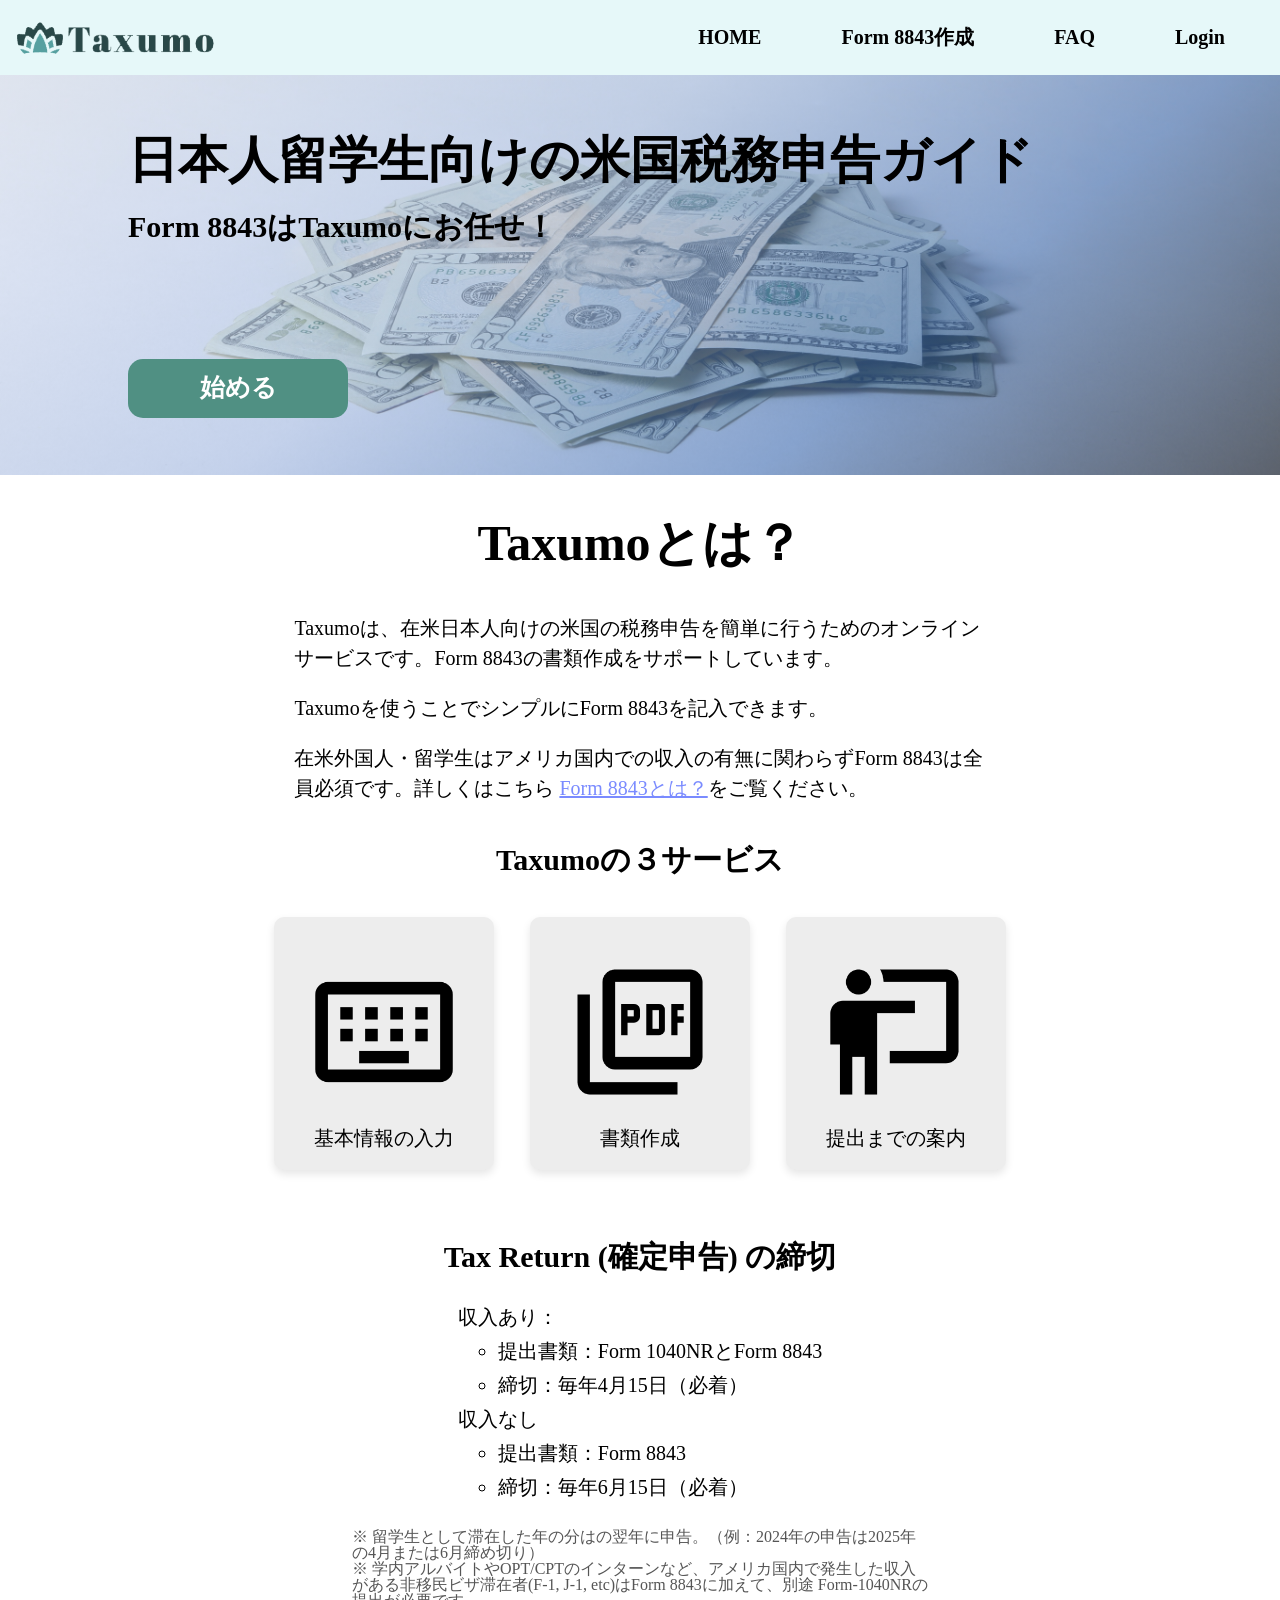
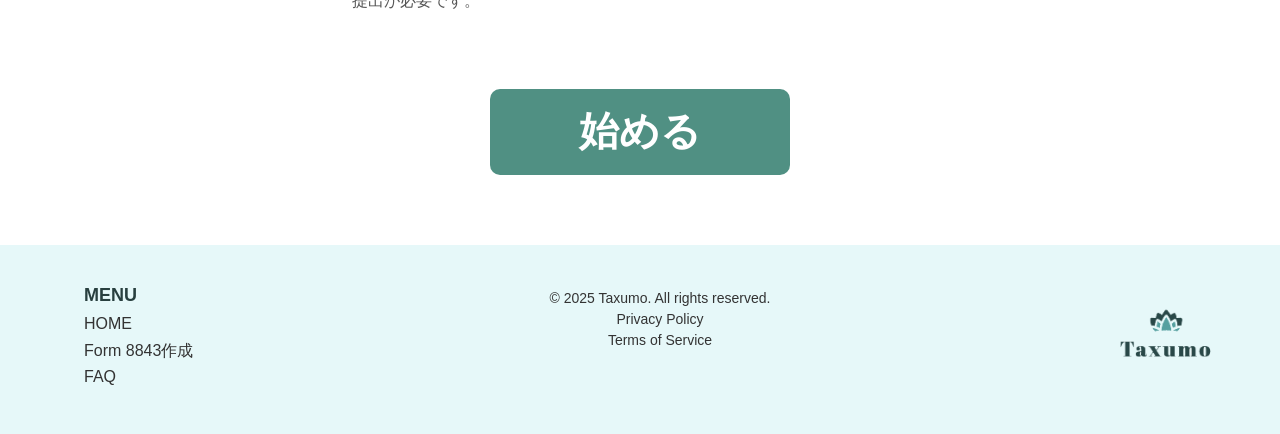
==== frontend/index.html @ 04d993a5 "bug_fixed_link" ====
<!DOCTYPE html>
<html lang="ja">

<head>
    <meta charset="UTF-8">
    <meta name="viewport" content="width=device-width,initial-scale=1">
    <title>Taxumo - Home</title>
    <link rel="stylesheet" href="./css/destyle.css">
    <link rel="stylesheet" href="./css/home.css">
    <!-- <link rel="preconnect" href="https://fonts.googleapis.com">
    <link rel="preconnect" href="https://fonts.gstatic.com" crossorigin>
    <link href="https://fonts.googleapis.com/css2?family=Sawarabi+Gothic&display=swap" rel="stylesheet"> -->
    <link rel="icon" href="./image/logo/taxumo-mark.png" type="image/png">
</head>

<body>
    <header>
        <nav class="menu">
            <a href="#" id="top-left-logo">
                <img src="./image/logo/taxumo-mark.png" alt="icon" width="50" height=auto>
                <h1><img src="./image/logo/taxumo-letter.png" alt="icon" width="150" height=auto></h1>
                </h1>
            </a>

            <!-- hamburger menu -->
            <div class="hamburger-menu" onclick="toggleMenu(this)">
                <div class="hamburger-line"></div>
                <div class="hamburger-line"></div>
                <div class="hamburger-line"></div>
            </div>

            <ul id="menu-list">
                <li><a href="#">HOME</a></li>
                <li><a href="#">Form 8843作成</a></li>
                <li><a href="#">FAQ</a></li>
                <!-- Switch JPN EN -->
                <!-- <li><a href="#"></a></li>
            <li><a href="#"></a></li> -->
                <li><a href="#">Login</a></li>
            </ul>
        </nav>
    </header>
    <!-- メニューを全表示かアイコンのみか判別するJS -->
    <script>
        function toggleMenu(element) {
            element.classList.toggle("active");
        }
    </script>

    <main>
        <!-- トップ -->
        <section class="top">
            <div class="top-title">
                <h1>日本人留学生向けの米国税務申告ガイド</h1>
                <h2>Form 8843はTaxumoにお任せ！</h2>
            </div>
            <h3><a href="html/part1.html">始める</a></h3>
        </section>
        <!-- サービス概要 -->
        <section class="intro-service">
            <h1>Taxumoとは？</h1>
            <p>Taxumoは、在米日本人向けの米国の税務申告を簡単に行うためのオンラインサービスです。Form 8843の書類作成をサポートしています。</p>
            <p>Taxumoを使うことでシンプルにForm 8843を記入できます。</p>
            <p>在米外国人・留学生はアメリカ国内での収入の有無に関わらずForm 8843は全員必須です。詳しくはこちら
                <a href="#"><span>Form 8843とは？</span></a>をご覧ください。
            </p>


            <!-- サービス内容３点 -->
            <h2>Taxumoの３サービス</h2>
            <div class="intro-service-content">
                <div class="intro-service-content-item">
                    <p><img src="./image/logo/keyboard.png" alt="image"></p>
                    <h3>基本情報の入力</h2>
                </div>
                <div class="intro-service-content-item">
                    <p><img src="./image/logo/pdf.png" alt="image"></p>
                    <h3>書類作成</h2>
                </div>
                <div class="intro-service-content-item">
                    <p><img src="./image/logo/teach.png" alt="image"></p>
                    <h3>提出までの案内</h2>
                </div>
            </div>  

        </section>

        <div class="deadline">
            <h2>Tax Return (確定申告) の締切</h2>
            <ul>
                <li>収入あり：
                    <ol>
                        <li>提出書類：Form 1040NRとForm 8843</li>
                        <li>締切：毎年4月15日（必着）</li>
                    </ol>
                <li>収入なし</li>
                <ol>
                    <li>提出書類：Form 8843</li>
                    <li>締切：毎年6月15日（必着）</li>
                </ol>
            </ul>
            <div class="annotation">
                <p>※ 留学生として滞在した年の分はの翌年に申告。（例：2024年の申告は2025年の4月または6月締め切り）</p>
                <p>※ 学内アルバイトやOPT/CPTのインターンなど、アメリカ国内で発生した収入がある非移民ビザ滞在者(F-1, J-1, etc)はForm 8843に加えて、別途
                    Form-1040NRの提出が必要です。</p>
            </div>
        </div>


        <!-- Form作成開始ボタン -->
        <h3 id="start"><a href="html/part1.html">始める</a></h3>

    </main>

    <footer>
        <div class="footer-menu">
            <h2>MENU</h2>
            <ul>
                <li><a href="#">HOME</a></li>
                <li><a href="#">Form 8843作成</a></li>
                <li><a href="#">FAQ</a></li>
            </ul>
        </div>
        <div class="footer-content">
            <p>© 2025 Taxumo. All rights reserved.</p>
            <p>Privacy Policy</p>
            <p>Terms of Service</p>
        </div>
        <div class="footer-logo">
            <img src="./image/logo/taxumo-logo.png" alt="icon">
        </div>
    </footer>
</body>

</html>
---- frontend/css/destyle.css ----
/*! destyle.css v4.0.1 | MIT License | https://github.com/nicolas-cusan/destyle.css */

/* Reset box-model and set borders */
/* ============================================ */

*,
::before,
::after {
  box-sizing: border-box;
  border-style: solid;
  border-width: 0;
  min-width: 0;
}

/* Document */
/* ============================================ */

/**
 * 1. Correct the line height in all browsers.
 * 2. Prevent adjustments of font size after orientation changes in iOS.
 * 3. Remove gray overlay on links for iOS.
 */

html {
  line-height: 1.15; /* 1 */
  -webkit-text-size-adjust: 100%; /* 2 */
  -webkit-tap-highlight-color: transparent; /* 3*/
}

/* Sections */
/* ============================================ */

/**
 * Remove the margin in all browsers.
 */

body {
  margin: 0;
}

/**
 * Render the `main` element consistently in IE.
 */

main {
  display: block;
}

/* Vertical rhythm */
/* ============================================ */

p,
table,
blockquote,
address,
pre,
iframe,
form,
figure,
dl {
  margin: 0;
}

/* Headings */
/* ============================================ */

h1,
h2,
h3,
h4,
h5,
h6 {
  font-size: inherit;
  font-weight: inherit;
  margin: 0;
}

/* Lists (enumeration) */
/* ============================================ */

ul,
ol {
  margin: 0;
  padding: 0;
  list-style: none;
}

/* Lists (definition) */
/* ============================================ */

dt {
  font-weight: bold;
}

dd {
  margin-left: 0;
}

/* Grouping content */
/* ============================================ */

/**
 * 1. Add the correct box sizing in Firefox.
 * 2. Show the overflow in Edge and IE.
 */

hr {
  box-sizing: content-box; /* 1 */
  height: 0; /* 1 */
  overflow: visible; /* 2 */
  border-top-width: 1px;
  margin: 0;
  clear: both;
  color: inherit;
}

/**
 * 1. Correct the inheritance and scaling of font size in all browsers.
 * 2. Correct the odd `em` font sizing in all browsers.
 */

pre {
  font-family: monospace, monospace; /* 1 */
  font-size: inherit; /* 2 */
}

address {
  font-style: inherit;
}

/* Text-level semantics */
/* ============================================ */

/**
 * Remove the gray background on active links in IE 10.
 */

a {
  background-color: transparent;
  text-decoration: none;
  color: inherit;
}

/**
 * 1. Remove the bottom border in Chrome 57-
 * 2. Add the correct text decoration in Chrome, Edge, IE, Opera, and Safari.
 */

abbr[title] {
  text-decoration: underline dotted; /* 2 */
}

/**
 * Add the correct font weight in Chrome, Edge, and Safari.
 */

b,
strong {
  font-weight: bolder;
}

/**
 * 1. Correct the inheritance and scaling of font size in all browsers.
 * 2. Correct the odd `em` font sizing in all browsers.
 */

code,
kbd,
samp {
  font-family: monospace, monospace; /* 1 */
  font-size: inherit; /* 2 */
}

/**
 * Add the correct font size in all browsers.
 */

small {
  font-size: 80%;
}

/**
 * Prevent `sub` and `sup` elements from affecting the line height in
 * all browsers.
 */

sub,
sup {
  font-size: 75%;
  line-height: 0;
  position: relative;
  vertical-align: baseline;
}

sub {
  bottom: -0.25em;
}

sup {
  top: -0.5em;
}

/* Replaced content */
/* ============================================ */

/**
 * Prevent vertical alignment issues.
 */

svg,
img,
embed,
object,
iframe {
  vertical-align: bottom;
}

/* Forms */
/* ============================================ */

/**
 * Reset form fields to make them styleable.
 * 1. Make form elements stylable across systems iOS especially.
 * 2. Inherit text-transform from parent.
 */

button,
input,
optgroup,
select,
textarea {
  -webkit-appearance: none; /* 1 */
  appearance: none;
  vertical-align: middle;
  color: inherit;
  font: inherit;
  background: transparent;
  padding: 0;
  margin: 0;
  border-radius: 0;
  text-align: inherit;
  text-transform: inherit; /* 2 */
}

/**
 * Correct cursors for clickable elements.
 */

button,
[type="button"],
[type="reset"],
[type="submit"] {
  cursor: pointer;
}

button:disabled,
[type="button"]:disabled,
[type="reset"]:disabled,
[type="submit"]:disabled {
  cursor: default;
}

/**
 * Improve outlines for Firefox and unify style with input elements & buttons.
 */

:-moz-focusring {
  outline: auto;
}

select:disabled {
  opacity: inherit;
}

/**
 * Remove padding
 */

option {
  padding: 0;
}

/**
 * Reset to invisible
 */

fieldset {
  margin: 0;
  padding: 0;
  min-width: 0;
}

legend {
  padding: 0;
}

/**
 * Add the correct vertical alignment in Chrome, Firefox, and Opera.
 */

progress {
  vertical-align: baseline;
}

/**
 * Remove the default vertical scrollbar in IE 10+.
 */

textarea {
  overflow: auto;
}

/**
 * Correct the cursor style of increment and decrement buttons in Chrome.
 */

[type="number"]::-webkit-inner-spin-button,
[type="number"]::-webkit-outer-spin-button {
  height: auto;
}

/**
 * Correct the outline style in Safari.
 */

[type="search"] {
  outline-offset: -2px; /* 1 */
}

/**
 * Remove the inner padding in Chrome and Safari on macOS.
 */

[type="search"]::-webkit-search-decoration {
  -webkit-appearance: none;
}

/**
 * 1. Correct the inability to style clickable types in iOS and Safari.
 * 2. Fix font inheritance.
 */

::-webkit-file-upload-button {
  -webkit-appearance: button; /* 1 */
  font: inherit; /* 2 */
}

/**
 * Fix appearance for Firefox
 */
[type="number"] {
  -moz-appearance: textfield;
}

/**
 * Clickable labels
 */

label[for] {
  cursor: pointer;
}

/* Interactive */
/* ============================================ */

/*
 * Add the correct display in Edge, IE 10+, and Firefox.
 */

details {
  display: block;
}

/*
 * Add the correct display in all browsers.
 */

summary {
  display: list-item;
}

/*
 * Remove outline for editable content.
 */

[contenteditable]:focus {
  outline: auto;
}

/* Tables */
/* ============================================ */

/**
1. Correct table border color inheritance in all Chrome and Safari.
*/

table {
  border-color: inherit; /* 1 */
  border-collapse: collapse;
}

caption {
  text-align: left;
}

td,
th {
  vertical-align: top;
  padding: 0;
}

th {
  text-align: left;
  font-weight: bold;
}
---- frontend/css/home.css ----
@charset "utf-8";

body {
    margin: 0;
    padding: 0;
}

/* .sawarabi-gothic-regular {
    font-family: "Sawarabi Gothic", sans-serif;
    font-weight: 400;
    font-style: normal;
} */

/*　ヘッダー */
.menu {
    background: #E6F8F9;
    display: flex;
    position: fixed;
    top: 0;
    left: 0;
    width: 100%;
    align-items: center;
    height: 75px;
    z-index: 999;
    padding: 0 15px;
}

.menu #top-left-logo {
    display: flex;
    align-items: center;
    justify-content: left;
}

.menu #top-left-logo h1 {
    font-size: 30px;
    font-weight: bold;
    color: #000000;
    margin: 0;
    padding: 0;
}

.menu ul {
    list-style-type: none;
    display: flex;
    justify-content: flex-end;
    width: 70%;
    margin: 0 0 0 auto;

    font-size: 20px;
    font-weight: bold;
    align-items: center;
    transition: transform 0.3s ease-in-out;
}

.menu li {
    color: black;
    text-decoration: none;
    display: inline-block;
    position: relative;
    transition: 0.3s;
}

.menu li a {
    display: flex;
    align-items: center;
    text-decoration: none;
    color: inherit;
    padding: 0 40px;
    height: 75px;
}

.menu li a:hover {
    background: #f3fcfc;
    /* ← ホバーで白背景 */
    color: #3d4246;
}

/* PC Main */
main {
    margin-top: 75px;
    /* ヘッダーの高さ分だけ下にずらす */
}

main .top {
    background: rgba(255, 255, 255, 0.5);

    /* background image */
    background-image: linear-gradient(140deg,
            #d9e5f877,
            #a0beef77 40%,
            #4478c788 70%,
            #04102488),
        url("../image/home-img.jpg");
    background-size: cover;
    background-position: center;
    background-repeat: no-repeat;
    height: 400px;

    display: flex;
    flex-direction: column;
    justify-content: space-around;
}

main .top .top-title {
    display: flex;
    flex-direction: column;
    justify-content: space-evenly;
}

main .top h1 {
    font-size: 50px;
    font-weight: bold;
    color: #000000;
    margin: 0 10vw;
    margin-bottom: 20px;
}

main .top h2 {
    font-size: 30px;
    font-weight: bold;
    color: #000000;
    margin: 0 10vw;
}

main .top h3 {
    background: rgb(80, 144, 131);
    border-radius: 15px;
    width: 220px;

    font-size: 25px;
    font-weight: bold;
    color: #ffffff;
    text-align: center;
    margin: 0 10vw;
    padding: 15px;
}

main .top h3:hover {
    background: rgb(107, 179, 164);
    box-shadow: 0 4px 8px rgb(0 0 0 / 0.1);
    transition: 0.3s;
}

main .intro-service {
    /* background: #e4cbee; */
    width: 60vw;
    margin: 0 auto;
}

main .intro-service h1 {
    font-size: 50px;
    font-weight: bold;
    color: #000000;
    margin: 40px auto;
    text-align: center;
}

main .intro-service p {
    font-size: 20px;
    color: #000000;
    margin: 20px 5%;
    line-height: 1.5
}

main .intro-service h2 {
    font-size: 30px;
    font-weight: bold;
    color: #000000;
    margin: 40px auto 20px;
    text-align: center;
}

main .intro-service span {
    color: #7a8bff;
    text-decoration: underline;
}

/* サービス詳細 */
main .intro-service .intro-service-content {
    /* background: #b1fedb; */
    display: flex;
    justify-content: space-around;
    align-items: center;
    flex-wrap: wrap;
}

main .intro-service .intro-service-content-item {
    width: 220px;
    margin: 20px 3px;
    padding: 20px;
    background: #ededed;
    border-radius: 10px;
    box-shadow: 0 4px 8px rgb(0 0 0 / 0.1);
}

main .intro-service .intro-service-content-item p {
    text-align: center;
}

main .intro-service .intro-service-content-item img {
    width: 150px;
    height: auto
}

main .intro-service .intro-service-content-item h3 {
    font-size: 20px;
    text-align: center;
}

/* 締め切り解説 */
main .deadline {
    display: flex;
    flex-direction: column;
    justify-content: center;
    align-items: center;
    margin: 20px 0;
    padding: 10px 0;
}

main .deadline h2 {
    font-size: 30px;
    font-weight: bold;
    color: #000000;
    margin: 20px;
    text-align: center;
}

main .deadline ul {
    list-style: none;
    padding: 0;
    margin: 0 7.5%;
    align-items: center;
}

main .deadline ul li {
    font-size: 20px;
    color: #000000;
    margin: 10px 0;
    line-height: 1.2;
}

main .deadline ol {
    list-style: circle;
    padding-left: 40px;

}

main .deadline .annotation {
    margin: 20px 0;
    width: 50%
}

main .deadline p {
    font-size: 16px;
    color: #555555;
    text-decoration: none;
    line-height: 1;
    padding: 0 5%;
}

/* 開始ボタン */
main #start {
    display: flex;
    justify-content: center;
    margin: 50px auto 70px;
}

main #start a {
    background: rgb(80, 144, 131);
    border-radius: 10px;
    width: 300px;

    font-size: 40px;
    font-weight: bold;
    color: #ffffff;
    text-align: center;
    padding: 20px;
}

main #start a:hover {
    background: rgb(107, 179, 164);
    box-shadow: 0 4px 8px rgb(0 0 0 / 0.2);
    transition: 0.3s;
}

/* フッター */
footer {
    background-color: #E6F8F9;
    padding: 40px 5vw;
    display: flex;

    flex-wrap: wrap;
    justify-content: space-between;
    align-items: flex-start;
    font-family: sans-serif;
    color: #333;
}

.footer-menu {
    flex: 1 1 100px;
    margin: 0 20px;
}

.footer-menu h2 {
    font-size: 18px;
    font-weight: bold;
    margin-bottom: 10px;
    color: #283F3F;
}

.footer-menu ul {
    list-style: none;
    padding: 0;
}

.footer-menu li {
    margin-bottom: 8px;
}

.footer-menu a {
    color: #333;
    text-decoration: none;
}

.footer-menu a:hover {
    text-decoration: underline;
}

.footer-content {
    flex: 2 1 300px;
    text-align: center;
    font-size: 14px;
    margin-bottom: 20px;
}

.footer-content p {
    margin: 5px 0;
}

.footer-logo {
    flex: 1 1 100px;
    text-align: right;
}

.footer-logo img {
    width: 100px;
    height: 100px;
    object-fit: contain;
}



/* Smartphone and Tablet */
@media screen and (max-width: 840px) {

    html,
    body {
        overflow-x: hidden;
    }

    body {
        margin: 0;
        padding: 0;
        width: 100vw;
        max-width: 100vw;
        overflow-x: hidden;
    }

    /* ３本線のメニュー(ハンバーガーメニュー)のスタイル */
    .hamburger-menu {
        display: flex;
        flex-direction: column;
        justify-content: center;

        position: fixed;
        top: 28px;
        right: 30px;

        width: 30px;
        height: 20px;
        cursor: pointer;
        transition: transform 0.3s;
    }

    /* ハンバーガーメニューのアイコンのスタイル */
    .hamburger-line {
        width: 100%;
        height: 2px;
        background-color: #333;
        margin-bottom: 4px;
        transition: background-color 0.3s;
    }

    /* activeクラスのスタイル */
    .active .hamburger-line:nth-child(1) {
        transform: translateY(6px) rotate(45deg);
    }

    .active .hamburger-line:nth-child(2) {
        opacity: 0;
    }

    .active .hamburger-line:nth-child(3) {
        transform: translateY(-6px) rotate(-45deg);
    }

    /* クリック前のメニューのスタイル：非表示 */
    #menu-list {
        display: none;
        background-color: #333;
        padding: 20px;
    }

    /* active（アイコンをクリック後)のメニューのスタイル */
    .active+#menu-list {
        display: flex;
        flex-direction: column;
        justify-content: center;

        width: 60vw;
        height: 40%;

        position: fixed;
        /* 画面の右上に固定する */
        top: 75px;
        /* 上端に配置 */
        right: 0;
        /* 右端に配置 */
        box-shadow: 0 4px 8px rgb(0 0 0 / 0.1);
        /* 影をつけて視覚的に区切る */
        z-index: 1000;
        /* 他の要素の上に表示されるように */
    }

    .active+#menu-list a {
        display: block;
        text-decoration: none;
        color: #fff;
        font-size: 16px;
        padding: 0.3rem;
        transition-duration: 0.2s;
    }

    .menu li a:hover {
        background-color: transparent !important;
        /* ← 白背景を無効化 */
        color: #E6F8F9;
    }

    .menu li a::before {
        content: "";
        position: absolute;
        left: 0;
        bottom: 45px;
        width: 0;
        height: 2px;
        background: #E6F8F9;
        transition: 0.3s;
    }

    .menu li a:hover::before {
        width: 100%;
    }

    /* メインコンテンツのスタイル */
    main .top {
        background: rgba(255, 255, 255, 0.5);

        /* background image */
        background-image: linear-gradient(140deg,
                #d9e5f877,
                #a0beef77 40%,
                #4478c788 70%,
                #04102488),
            url("../image/home-img.jpg");
        background-size: cover;
        background-position: center;
        background-repeat: no-repeat;
        height: 400px;

        display: flex;
        flex-direction: column;
        justify-content: space-around;
    }

    main .top .top-title {
        display: flex;
        flex-direction: column;
        justify-content: space-evenly;
    }

    main .top h1 {
        font-size: 40px;
        font-weight: bold;
        color: #000000;
        margin-left: 10vw;
        margin-bottom: 20px;
    }

    main .top h2 {
        font-size: 25px;
        font-weight: bold;
        color: #000000;
        margin-left: 10vw;
    }

    main .top h3 {
        background: rgb(80, 144, 131);
        border-radius: 12px;
        width: 180px;

        font-size: 20px;
        font-weight: bold;
        color: #ffffff;
        text-align: center;
        margin-left: 10vw;
        padding: 15px;
    }

    main .top h3:hover {
        background: rgb(107, 179, 164);
        box-shadow: 0 4px 8px rgb(0 0 0 / 0.1);
        transition: 0.3s;
    }

    /* サービス紹介 */
    main .intro-service {
        /* background: #e4cbee; */
        width: 80vw;
        margin: 0 auto;
    }

    main .intro-service h1 {
        font-size: 40px;
        font-weight: bold;
        color: #000000;
        margin: 40px auto;
        text-align: center;
    }

    main .intro-service p {
        font-size: 18px;
        color: #000000;
        margin: 20px 5%;
        line-height: 1.5
    }

    main .intro-service h2 {
        font-size: 25px;
        font-weight: bold;
        color: #000000;
        margin: 40px auto 20px;
        text-align: center;
    }

    main .intro-service span {
        color: #7a8bff;
        text-decoration: underline;
    }

    /* サービス紹介グリッド */
    main .intro-service .intro-service-content {
        /* background: #b1fedb; */
        display: flex;
        justify-content: space-around;
        align-items: center;
        flex-wrap: wrap;
    }

    main .intro-service .intro-service-content-item {
        width: 200px;
        margin: 20px 10px;
        padding: 20px;
        background: #ededed;
        border-radius: 10px;
        box-shadow: 0 4px 8px rgb(0 0 0 / 0.1);
    }

    main .intro-service .intro-service-content-item p {
        text-align: center;
    }

    main .intro-service .intro-service-content-item img {
        width: 120px;
        height: auto
    }

    main .intro-service .intro-service-content-item h3 {
        font-size: 18px;
        text-align: center;
    }

    /* 締め切り解説 */
    main .deadline {
        display: flex;
        flex-direction: column;
        justify-content: center;
        align-items: center;
        margin: 20px 0;
        padding: 10px 0;
    }

    main .deadline h2 {
        font-size: 25px;
        font-weight: bold;
        color: #000000;
        margin: 20px;
        text-align: center;
    }

    main .deadline ul {
        list-style: none;
        padding: 0;
        margin: 0 7.5%;
        align-items: center;
    }

    main .deadline ul li {
        font-size: 18px;
        color: #000000;
        margin: 10px 0;
        line-height: 1.2;
    }

    main .deadline ol {
        list-style: circle;
        padding-left: 40px;

    }

    main .deadline .annotation {
        margin: 20px 0;
        width: 70%
    }

    main .deadline p {
        font-size: 16px;
        color: #555555;
        text-decoration: none;
        line-height: 1;
        padding: 5px 0;
    }


    /* スタートボタン */
    main #start {
        display: flex;
        justify-content: center;
        margin: 50px auto 70px;
    }

    main #start a {
        background: rgb(80, 144, 131);
        border-radius: 10px;
        width: 250px;

        font-size: 30px;
        font-weight: bold;
        color: #ffffff;
        text-align: center;
        padding: 20px;
    }

    main #start a:hover {
        background: rgb(107, 179, 164);
        box-shadow: 0 4px 8px rgb(0 0 0 / 0.2);
        transition: 0.3s;
    }

    /* フッター */
    footer {
        background-color: #f2f2f2;
        padding: 40px 5vw;
        display: flex;

        flex-wrap: wrap;
        justify-content: space-between;
        align-items: flex-start;
        font-family: sans-serif;
        color: #333;
    }

    .footer-menu {
        flex: 1 1 100px;
        margin: 0 20px;
    }

    .footer-menu h2 {
        font-size: 18px;
        font-weight: bold;
        margin-bottom: 10px;
        color: #283F3F;
    }

    .footer-menu ul {
        list-style: none;
        padding: 0;
    }

    .footer-menu li {
        margin-bottom: 8px;
    }

    .footer-menu a {
        color: #333;
        text-decoration: none;
    }

    .footer-menu a:hover {
        text-decoration: underline;
    }

    .footer-content {
        flex: 2 1 300px;
        text-align: center;
        font-size: 14px;
        margin-bottom: 20px;
    }

    .footer-content p {
        margin: 5px 0;
    }

    .footer-logo {
        flex: 1 1 100px;
        text-align: right;
    }

    .footer-logo img {
        width: 100px;
        height: 100px;
        object-fit: contain;
    }
}


@media screen and (max-width: 500px) {
    footer {
        background-color: #E6F8F9;
        padding: 40px 5vw;
        display: flex;
        flex-direction: column;
        justify-content: space-between;
        align-items: center;
        color: #333;
    }

    .footer-menu {
        flex: none;
        display: flex;
        flex-direction: column;
    }

    .footer-menu h2 {
        font-size: 18px;
        font-weight: bold;
        margin-bottom: 10px;
        color: #283F3F;
    }

    .footer-menu ul {
        display: flex;

        list-style: none;
        padding: 0;

    }

    .footer-menu li {
        margin-bottom: 8px;
        padding-right: 15px;
    }

    .footer-menu a {
        color: #333;
        text-decoration: underline;
    }

    .footer-content {
        flex: none;
        text-align: center;
        font-size: 14px;
        margin: 20px auto;
    }

    .footer-content p {
        margin: 5px 0;
    }

    .footer-logo {
        flex: none;
        text-align: right;
    }

    .footer-logo img {
        width: 200px;
        height: auto;
        object-fit: contain;
    }
}

/* スマホ用のスタイル */
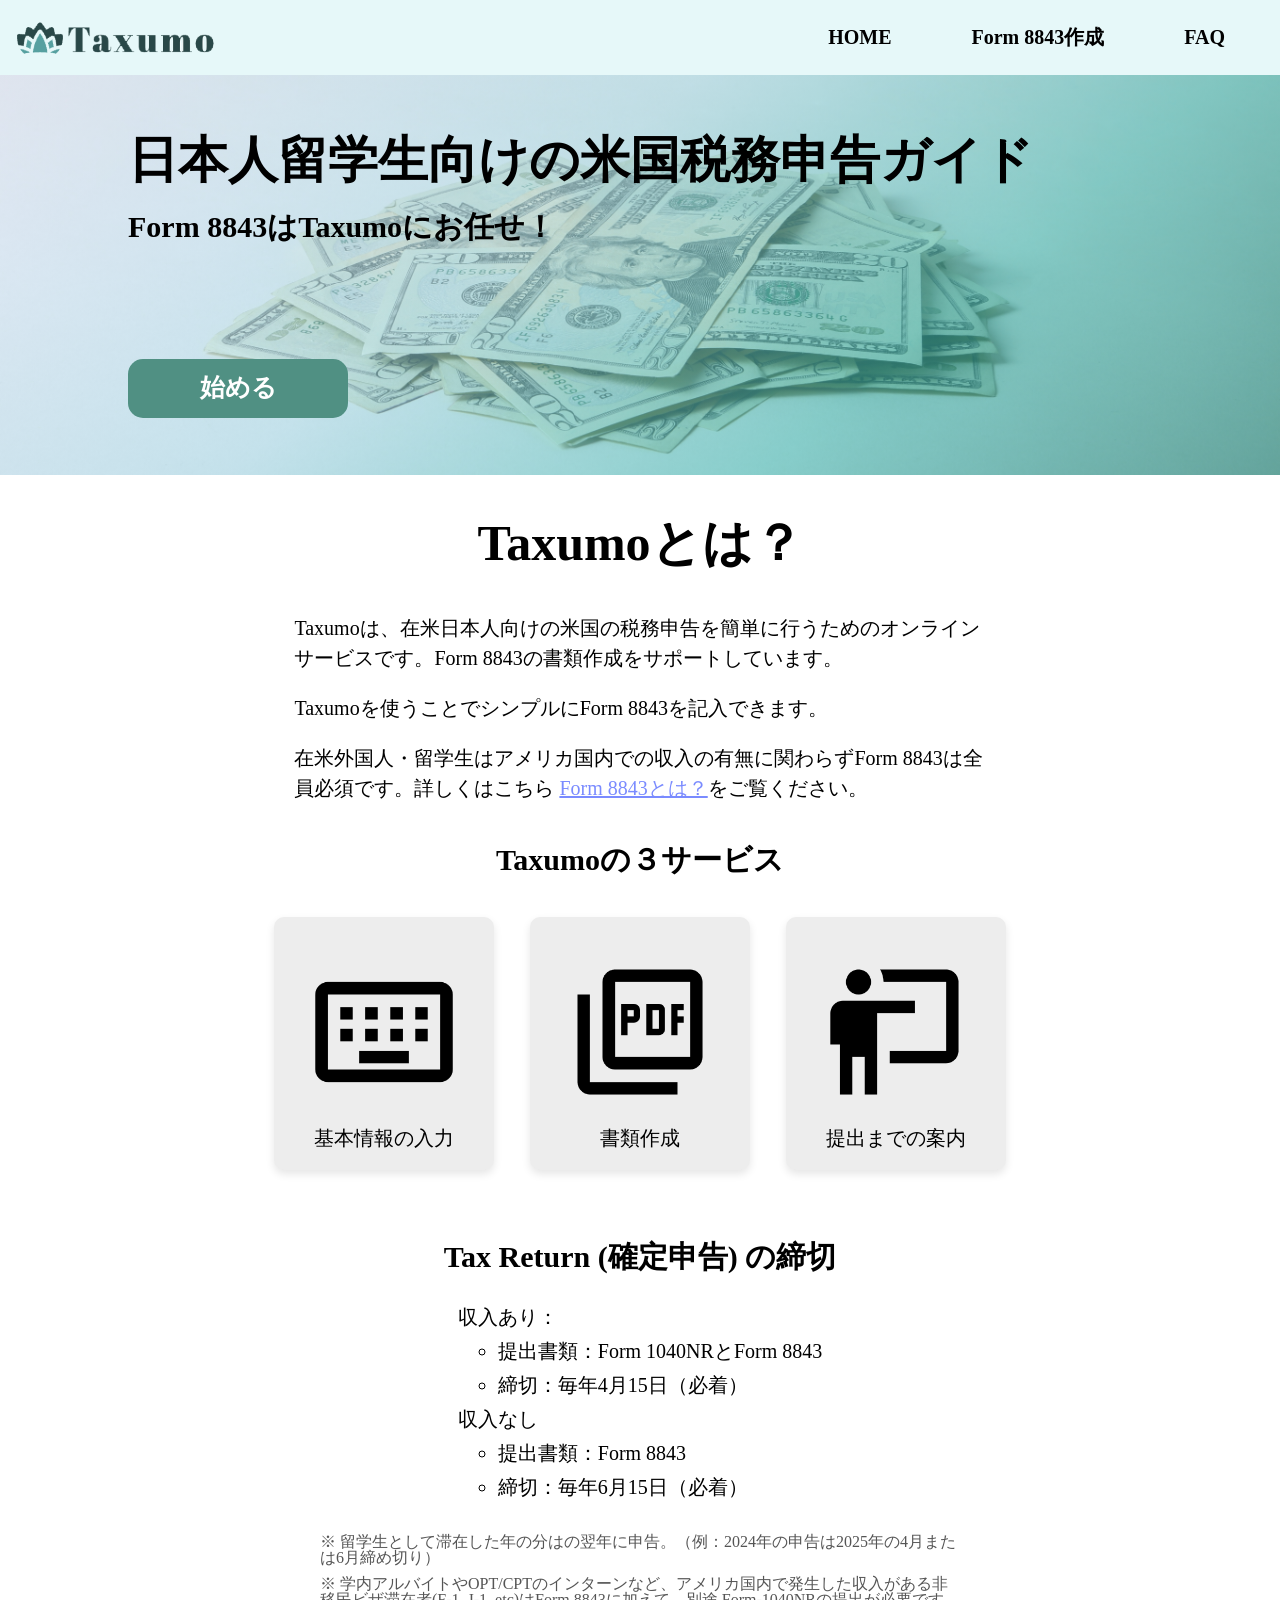
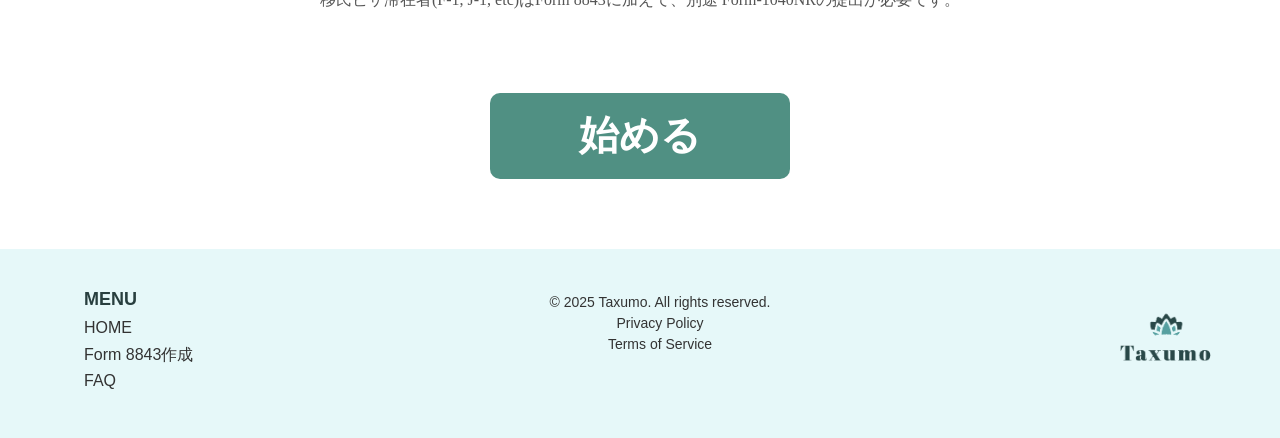
==== commit 2e87cbb7: "fix issue on button" ====
--- a/frontend/index.html
+++ b/frontend/index.html
@@ -5,20 +5,20 @@
     <meta charset="UTF-8">
     <meta name="viewport" content="width=device-width,initial-scale=1">
     <title>Taxumo - Home</title>
-    <link rel="stylesheet" href="./css/destyle.css">
-    <link rel="stylesheet" href="./css/home.css">
-    <!-- <link rel="preconnect" href="https://fonts.googleapis.com">
+    <link rel="stylesheet" href="../frontend/css/destyle.css">
+    <link rel="stylesheet" href="../frontend/css/home.css">
+    <link rel="preconnect" href="https://fonts.googleapis.com">
     <link rel="preconnect" href="https://fonts.gstatic.com" crossorigin>
-    <link href="https://fonts.googleapis.com/css2?family=Sawarabi+Gothic&display=swap" rel="stylesheet"> -->
-    <link rel="icon" href="./image/logo/taxumo-mark.png" type="image/png">
+    <link href="https://fonts.googleapis.com/css2?family=Sawarabi+Gothic&display=swap" rel="stylesheet">
+    <link rel="icon" href="../frontend/image/logo/taxumo-mark.png" type="image/png">
 </head>
 
 <body>
     <header>
         <nav class="menu">
             <a href="#" id="top-left-logo">
-                <img src="./image/logo/taxumo-mark.png" alt="icon" width="50" height=auto>
-                <h1><img src="./image/logo/taxumo-letter.png" alt="icon" width="150" height=auto></h1>
+                <img src="../frontend/image/logo/taxumo-mark.png" alt="icon" width="50" height=auto>
+                <h1><img src="../frontend/image/logo/taxumo-letter.png" alt="icon" width="150" height=auto></h1>
                 </h1>
             </a>
 
@@ -36,7 +36,7 @@
                 <!-- Switch JPN EN -->
                 <!-- <li><a href="#"></a></li>
             <li><a href="#"></a></li> -->
-                <li><a href="#">Login</a></li>
+            <!-- <li><a href="#">Login</a></li> -->
             </ul>
         </nav>
     </header>
@@ -54,7 +54,7 @@
                 <h1>日本人留学生向けの米国税務申告ガイド</h1>
                 <h2>Form 8843はTaxumoにお任せ！</h2>
             </div>
-            <h3><a href="html/part1.html">始める</a></h3>
+            <h3><a href="#">始める</a></h3>
         </section>
         <!-- サービス概要 -->
         <section class="intro-service">
@@ -62,7 +62,7 @@
             <p>Taxumoは、在米日本人向けの米国の税務申告を簡単に行うためのオンラインサービスです。Form 8843の書類作成をサポートしています。</p>
             <p>Taxumoを使うことでシンプルにForm 8843を記入できます。</p>
             <p>在米外国人・留学生はアメリカ国内での収入の有無に関わらずForm 8843は全員必須です。詳しくはこちら
-                <a href="#"><span>Form 8843とは？</span></a>をご覧ください。
+                <a href="https://ryugaku.entama.jp/2024/04/f1-student-tax-form-8843-and-1040nr/"><span>Form 8843とは？</span></a>をご覧ください。
             </p>
 
 
@@ -70,15 +70,15 @@
             <h2>Taxumoの３サービス</h2>
             <div class="intro-service-content">
                 <div class="intro-service-content-item">
-                    <p><img src="./image/logo/keyboard.png" alt="image"></p>
+                    <p><img src="../frontend/image/logo/keyboard.png" alt="image"></p>
                     <h3>基本情報の入力</h2>
                 </div>
                 <div class="intro-service-content-item">
-                    <p><img src="./image/logo/pdf.png" alt="image"></p>
+                    <p><img src="../frontend/image/logo/pdf.png" alt="image"></p>
                     <h3>書類作成</h2>
                 </div>
                 <div class="intro-service-content-item">
-                    <p><img src="./image/logo/teach.png" alt="image"></p>
+                    <p><img src="../frontend/image/logo/teach.png" alt="image"></p>
                     <h3>提出までの案内</h2>
                 </div>
             </div>  
@@ -108,7 +108,7 @@
 
 
         <!-- Form作成開始ボタン -->
-        <h3 id="start"><a href="html/part1.html">始める</a></h3>
+        <h3 id="start"><a href="#">始める</a></h3>
 
     </main>
 
@@ -127,7 +127,7 @@
             <p>Terms of Service</p>
         </div>
         <div class="footer-logo">
-            <img src="./image/logo/taxumo-logo.png" alt="icon">
+            <img src="../frontend/image/logo/taxumo-logo.png" alt="icon">
         </div>
     </footer>
 </body>
--- a/frontend/css/home.css
+++ b/frontend/css/home.css
@@ -5,73 +5,65 @@
     padding: 0;
 }
 
-/* .sawarabi-gothic-regular {
-    font-family: "Sawarabi Gothic", sans-serif;
-    font-weight: 400;
-    font-style: normal;
-} */
-
 /*　ヘッダー */
 .menu {
-    background: #E6F8F9;
-    display: flex;
-    position: fixed;
     top: 0;
     left: 0;
+    z-index: 999;
+    display: flex;
+    position: fixed;
     width: 100%;
-    align-items: center;
     height: 75px;
-    z-index: 999;
     padding: 0 15px;
+    align-items: center;
+    background: #E6F8F9;
 }
 
 .menu #top-left-logo {
     display: flex;
-    align-items: center;
     justify-content: left;
+    align-items: center;
 }
 
 .menu #top-left-logo h1 {
-    font-size: 30px;
-    font-weight: bold;
-    color: #000000;
     margin: 0;
     padding: 0;
+    color: #000000;
+    font-size: 30px;
+    font-weight: bold;
 }
 
 .menu ul {
-    list-style-type: none;
     display: flex;
     justify-content: flex-end;
+    align-items: center;
     width: 70%;
     margin: 0 0 0 auto;
-
+    list-style-type: none;
     font-size: 20px;
     font-weight: bold;
-    align-items: center;
     transition: transform 0.3s ease-in-out;
 }
 
 .menu li {
+    position: relative;
+    display: inline-block;
     color: black;
     text-decoration: none;
-    display: inline-block;
-    position: relative;
     transition: 0.3s;
 }
 
 .menu li a {
     display: flex;
     align-items: center;
+    padding: 0 40px;
+    height: 75px;
     text-decoration: none;
     color: inherit;
-    padding: 0 40px;
-    height: 75px;
 }
 
 .menu li a:hover {
     background: #f3fcfc;
-    /* ← ホバーで白背景 */
     color: #3d4246;
 }
 
@@ -82,23 +74,20 @@
 }
 
 main .top {
-    background: rgba(255, 255, 255, 0.5);
-
-    /* background image */
+    display: flex;
+    flex-direction: column;
+    justify-content: space-around;
+    height: 400px;
+
     background-image: linear-gradient(140deg,
             #d9e5f877,
-            #a0beef77 40%,
-            #4478c788 70%,
-            #04102488),
+            #a0e0ef77 40%,
+            #44c7c088 70%,
+            #128a7c88),
         url("../image/home-img.jpg");
     background-size: cover;
     background-position: center;
     background-repeat: no-repeat;
-    height: 400px;
-
-    display: flex;
-    flex-direction: column;
-    justify-content: space-around;
 }
 
 main .top .top-title {
@@ -108,39 +97,45 @@
 }
 
 main .top h1 {
+    margin: 0 10vw 20px;
+    color: #000000;
     font-size: 50px;
     font-weight: bold;
-    color: #000000;
+}
+
+main .top h2 {
     margin: 0 10vw;
-    margin-bottom: 20px;
-}
-
-main .top h2 {
+    color: #000000;
     font-size: 30px;
     font-weight: bold;
-    color: #000000;
-    margin: 0 10vw;
 }
 
 main .top h3 {
-    background: rgb(80, 144, 131);
-    border-radius: 15px;
-    width: 220px;
-
-    font-size: 25px;
-    font-weight: bold;
-    color: #ffffff;
-    text-align: center;
-    margin: 0 10vw;
-    padding: 15px;
-}
-
-main .top h3:hover {
-    background: rgb(107, 179, 164);
-    box-shadow: 0 4px 8px rgb(0 0 0 / 0.1);
-    transition: 0.3s;
-}
-
+  width: 220px;
+  border-radius: 15px;
+  text-align: center;
+  margin: 0 10vw;
+  font-size: 25px;
+  font-weight: bold;
+  overflow: hidden; /* aの角丸対応 */
+}
+
+main .top h3 a {
+  display: block;
+  width: 100%;
+  padding: 15px;
+  background: rgb(80, 144, 131);
+  color: #ffffff;
+  text-decoration: none;
+}
+
+main .top h3 a:hover {
+  background: rgb(107, 179, 164);
+  box-shadow: 0 4px 8px rgb(0 0 0 / 0.1);
+  transition: 0.3s;
+}
+
+  /* サービス紹介 */
 main .intro-service {
     /* background: #e4cbee; */
     width: 60vw;
@@ -148,26 +143,26 @@
 }
 
 main .intro-service h1 {
+    margin: 40px auto;
+    text-align: center;
+    color: #000000;
     font-size: 50px;
     font-weight: bold;
-    color: #000000;
-    margin: 40px auto;
-    text-align: center;
 }
 
 main .intro-service p {
+    margin: 20px 5%;
+    color: #000000;
     font-size: 20px;
-    color: #000000;
-    margin: 20px 5%;
     line-height: 1.5
 }
 
 main .intro-service h2 {
+    margin: 40px auto 20px;
+    color: #000000;
+    text-align: center;
     font-size: 30px;
     font-weight: bold;
-    color: #000000;
-    margin: 40px auto 20px;
-    text-align: center;
 }
 
 main .intro-service span {
@@ -180,8 +175,8 @@
     /* background: #b1fedb; */
     display: flex;
     justify-content: space-around;
-    align-items: center;
     flex-wrap: wrap;
+    align-items: center;
 }
 
 main .intro-service .intro-service-content-item {
@@ -218,24 +213,24 @@
 }
 
 main .deadline h2 {
+    margin: 20px;
     font-size: 30px;
     font-weight: bold;
     color: #000000;
-    margin: 20px;
     text-align: center;
 }
 
 main .deadline ul {
-    list-style: none;
     padding: 0;
     margin: 0 7.5%;
     align-items: center;
+    list-style: none;
 }
 
 main .deadline ul li {
+    margin: 10px 0;
     font-size: 20px;
     color: #000000;
-    margin: 10px 0;
     line-height: 1.2;
 }
 
@@ -251,11 +246,11 @@
 }
 
 main .deadline p {
+    padding: 5px 0;
     font-size: 16px;
     color: #555555;
     text-decoration: none;
     line-height: 1;
-    padding: 0 5%;
 }
 
 /* 開始ボタン */
@@ -266,15 +261,16 @@
 }
 
 main #start a {
+    width: 300px;
+    padding: 20px;
+
     background: rgb(80, 144, 131);
     border-radius: 10px;
-    width: 300px;
+    color: #ffffff;
 
     font-size: 40px;
     font-weight: bold;
-    color: #ffffff;
-    text-align: center;
-    padding: 20px;
+    text-align: center;
 }
 
 main #start a:hover {
@@ -285,13 +281,13 @@
 
 /* フッター */
 footer {
-    background-color: #E6F8F9;
-    padding: 40px 5vw;
-    display: flex;
-
+    display: flex;
     flex-wrap: wrap;
     justify-content: space-between;
     align-items: flex-start;
+    padding: 40px 5vw;
+
+    background-color: #E6F8F9;
     font-family: sans-serif;
     color: #333;
 }
@@ -302,9 +298,9 @@
 }
 
 .footer-menu h2 {
+    margin-bottom: 10px;
     font-size: 18px;
     font-weight: bold;
-    margin-bottom: 10px;
     color: #283F3F;
 }
 
@@ -348,16 +344,8 @@
     object-fit: contain;
 }
 
-
-
 /* Smartphone and Tablet */
 @media screen and (max-width: 840px) {
-
-    html,
-    body {
-        overflow-x: hidden;
-    }
-
     body {
         margin: 0;
         padding: 0;
@@ -368,16 +356,17 @@
 
     /* ３本線のメニュー(ハンバーガーメニュー)のスタイル */
     .hamburger-menu {
+        position: fixed;
+        top: 28px;
+        right: 30px;
+
         display: flex;
         flex-direction: column;
         justify-content: center;
 
-        position: fixed;
-        top: 28px;
-        right: 30px;
-
         width: 30px;
         height: 20px;
+
         cursor: pointer;
         transition: transform 0.3s;
     }
@@ -386,8 +375,9 @@
     .hamburger-line {
         width: 100%;
         height: 2px;
-        background-color: #333;
         margin-bottom: 4px;
+
+        background-color: #333333;
         transition: background-color 0.3s;
     }
 
@@ -407,19 +397,12 @@
     /* クリック前のメニューのスタイル：非表示 */
     #menu-list {
         display: none;
-        background-color: #333;
+        background-color: #333333;
         padding: 20px;
     }
 
     /* active（アイコンをクリック後)のメニューのスタイル */
     .active+#menu-list {
-        display: flex;
-        flex-direction: column;
-        justify-content: center;
-
-        width: 60vw;
-        height: 40%;
-
         position: fixed;
         /* 画面の右上に固定する */
         top: 75px;
@@ -430,20 +413,26 @@
         /* 影をつけて視覚的に区切る */
         z-index: 1000;
         /* 他の要素の上に表示されるように */
+        
+        display: flex;
+        flex-direction: column;
+        justify-content: center;
+
+        width: 60vw;
+        height: 40%;
     }
 
     .active+#menu-list a {
         display: block;
+        padding: 1rem;
         text-decoration: none;
         color: #fff;
         font-size: 16px;
-        padding: 0.3rem;
         transition-duration: 0.2s;
     }
 
     .menu li a:hover {
-        background-color: transparent !important;
-        /* ← 白背景を無効化 */
+        background-color: transparent !important; /* ← 白背景を無効化 */
         color: #E6F8F9;
     }
 
@@ -451,7 +440,7 @@
         content: "";
         position: absolute;
         left: 0;
-        bottom: 45px;
+        bottom: 30px;
         width: 0;
         height: 2px;
         background: #E6F8F9;
@@ -463,286 +452,95 @@
     }
 
     /* メインコンテンツのスタイル */
-    main .top {
-        background: rgba(255, 255, 255, 0.5);
-
-        /* background image */
-        background-image: linear-gradient(140deg,
-                #d9e5f877,
-                #a0beef77 40%,
-                #4478c788 70%,
-                #04102488),
-            url("../image/home-img.jpg");
-        background-size: cover;
-        background-position: center;
-        background-repeat: no-repeat;
-        height: 400px;
-
-        display: flex;
-        flex-direction: column;
-        justify-content: space-around;
-    }
-
-    main .top .top-title {
-        display: flex;
-        flex-direction: column;
-        justify-content: space-evenly;
-    }
 
     main .top h1 {
         font-size: 40px;
-        font-weight: bold;
-        color: #000000;
-        margin-left: 10vw;
-        margin-bottom: 20px;
     }
 
     main .top h2 {
         font-size: 25px;
-        font-weight: bold;
-        color: #000000;
-        margin-left: 10vw;
     }
 
     main .top h3 {
-        background: rgb(80, 144, 131);
+        width: 180px;
         border-radius: 12px;
-        width: 180px;
-
         font-size: 20px;
-        font-weight: bold;
-        color: #ffffff;
-        text-align: center;
-        margin-left: 10vw;
-        padding: 15px;
-    }
-
-    main .top h3:hover {
-        background: rgb(107, 179, 164);
-        box-shadow: 0 4px 8px rgb(0 0 0 / 0.1);
-        transition: 0.3s;
     }
 
     /* サービス紹介 */
     main .intro-service {
-        /* background: #e4cbee; */
         width: 80vw;
-        margin: 0 auto;
     }
 
     main .intro-service h1 {
         font-size: 40px;
-        font-weight: bold;
-        color: #000000;
-        margin: 40px auto;
-        text-align: center;
     }
 
     main .intro-service p {
         font-size: 18px;
-        color: #000000;
-        margin: 20px 5%;
-        line-height: 1.5
     }
 
     main .intro-service h2 {
         font-size: 25px;
-        font-weight: bold;
-        color: #000000;
-        margin: 40px auto 20px;
-        text-align: center;
-    }
-
-    main .intro-service span {
-        color: #7a8bff;
-        text-decoration: underline;
     }
 
     /* サービス紹介グリッド */
     main .intro-service .intro-service-content {
         /* background: #b1fedb; */
-        display: flex;
-        justify-content: space-around;
-        align-items: center;
-        flex-wrap: wrap;
     }
 
     main .intro-service .intro-service-content-item {
         width: 200px;
-        margin: 20px 10px;
-        padding: 20px;
-        background: #ededed;
-        border-radius: 10px;
-        box-shadow: 0 4px 8px rgb(0 0 0 / 0.1);
-    }
-
-    main .intro-service .intro-service-content-item p {
-        text-align: center;
     }
 
     main .intro-service .intro-service-content-item img {
         width: 120px;
-        height: auto
     }
 
     main .intro-service .intro-service-content-item h3 {
         font-size: 18px;
-        text-align: center;
     }
 
     /* 締め切り解説 */
-    main .deadline {
-        display: flex;
-        flex-direction: column;
-        justify-content: center;
-        align-items: center;
-        margin: 20px 0;
-        padding: 10px 0;
-    }
 
     main .deadline h2 {
         font-size: 25px;
-        font-weight: bold;
-        color: #000000;
-        margin: 20px;
-        text-align: center;
-    }
-
-    main .deadline ul {
-        list-style: none;
-        padding: 0;
-        margin: 0 7.5%;
-        align-items: center;
+        max-width: 80vw;
     }
 
     main .deadline ul li {
         font-size: 18px;
-        color: #000000;
-        margin: 10px 0;
-        line-height: 1.2;
-    }
-
-    main .deadline ol {
-        list-style: circle;
-        padding-left: 40px;
-
     }
 
     main .deadline .annotation {
-        margin: 20px 0;
-        width: 70%
+        width: 80%
     }
 
     main .deadline p {
-        font-size: 16px;
-        color: #555555;
-        text-decoration: none;
-        line-height: 1;
-        padding: 5px 0;
-    }
-
+        font-size: 15px;
+    }
 
     /* スタートボタン */
     main #start {
-        display: flex;
-        justify-content: center;
-        margin: 50px auto 70px;
+        margin: 40px auto 70px;
     }
 
     main #start a {
-        background: rgb(80, 144, 131);
         border-radius: 10px;
-        width: 250px;
-
-        font-size: 30px;
-        font-weight: bold;
-        color: #ffffff;
-        text-align: center;
-        padding: 20px;
-    }
-
-    main #start a:hover {
-        background: rgb(107, 179, 164);
-        box-shadow: 0 4px 8px rgb(0 0 0 / 0.2);
-        transition: 0.3s;
-    }
-
+        width: 230px;
+        font-size: 28px;
+        padding: 15px;
+    }
+
+    /* フッター PC版と変化なし */
+}
+
+/* スマホ用のフッター調整スタイル */
+@media screen and (max-width: 500px) {
     /* フッター */
     footer {
-        background-color: #f2f2f2;
-        padding: 40px 5vw;
-        display: flex;
-
-        flex-wrap: wrap;
-        justify-content: space-between;
-        align-items: flex-start;
-        font-family: sans-serif;
-        color: #333;
-    }
-
-    .footer-menu {
-        flex: 1 1 100px;
-        margin: 0 20px;
-    }
-
-    .footer-menu h2 {
-        font-size: 18px;
-        font-weight: bold;
-        margin-bottom: 10px;
-        color: #283F3F;
-    }
-
-    .footer-menu ul {
-        list-style: none;
-        padding: 0;
-    }
-
-    .footer-menu li {
-        margin-bottom: 8px;
-    }
-
-    .footer-menu a {
-        color: #333;
-        text-decoration: none;
-    }
-
-    .footer-menu a:hover {
-        text-decoration: underline;
-    }
-
-    .footer-content {
-        flex: 2 1 300px;
-        text-align: center;
-        font-size: 14px;
-        margin-bottom: 20px;
-    }
-
-    .footer-content p {
-        margin: 5px 0;
-    }
-
-    .footer-logo {
-        flex: 1 1 100px;
-        text-align: right;
-    }
-
-    .footer-logo img {
-        width: 100px;
-        height: 100px;
-        object-fit: contain;
-    }
-}
-
-
-@media screen and (max-width: 500px) {
-    footer {
-        background-color: #E6F8F9;
-        padding: 40px 5vw;
-        display: flex;
         flex-direction: column;
-        justify-content: space-between;
         align-items: center;
-        color: #333;
     }
 
     .footer-menu {
@@ -751,52 +549,28 @@
         flex-direction: column;
     }
 
-    .footer-menu h2 {
-        font-size: 18px;
-        font-weight: bold;
-        margin-bottom: 10px;
-        color: #283F3F;
-    }
-
     .footer-menu ul {
         display: flex;
-
-        list-style: none;
-        padding: 0;
-
     }
 
     .footer-menu li {
-        margin-bottom: 8px;
         padding-right: 15px;
     }
-
     .footer-menu a {
-        color: #333;
         text-decoration: underline;
     }
 
     .footer-content {
         flex: none;
-        text-align: center;
-        font-size: 14px;
         margin: 20px auto;
-    }
-
-    .footer-content p {
-        margin: 5px 0;
     }
 
     .footer-logo {
         flex: none;
-        text-align: right;
     }
 
     .footer-logo img {
         width: 200px;
         height: auto;
-        object-fit: contain;
-    }
-}
-
-/* スマホ用のスタイル */+    }
+}
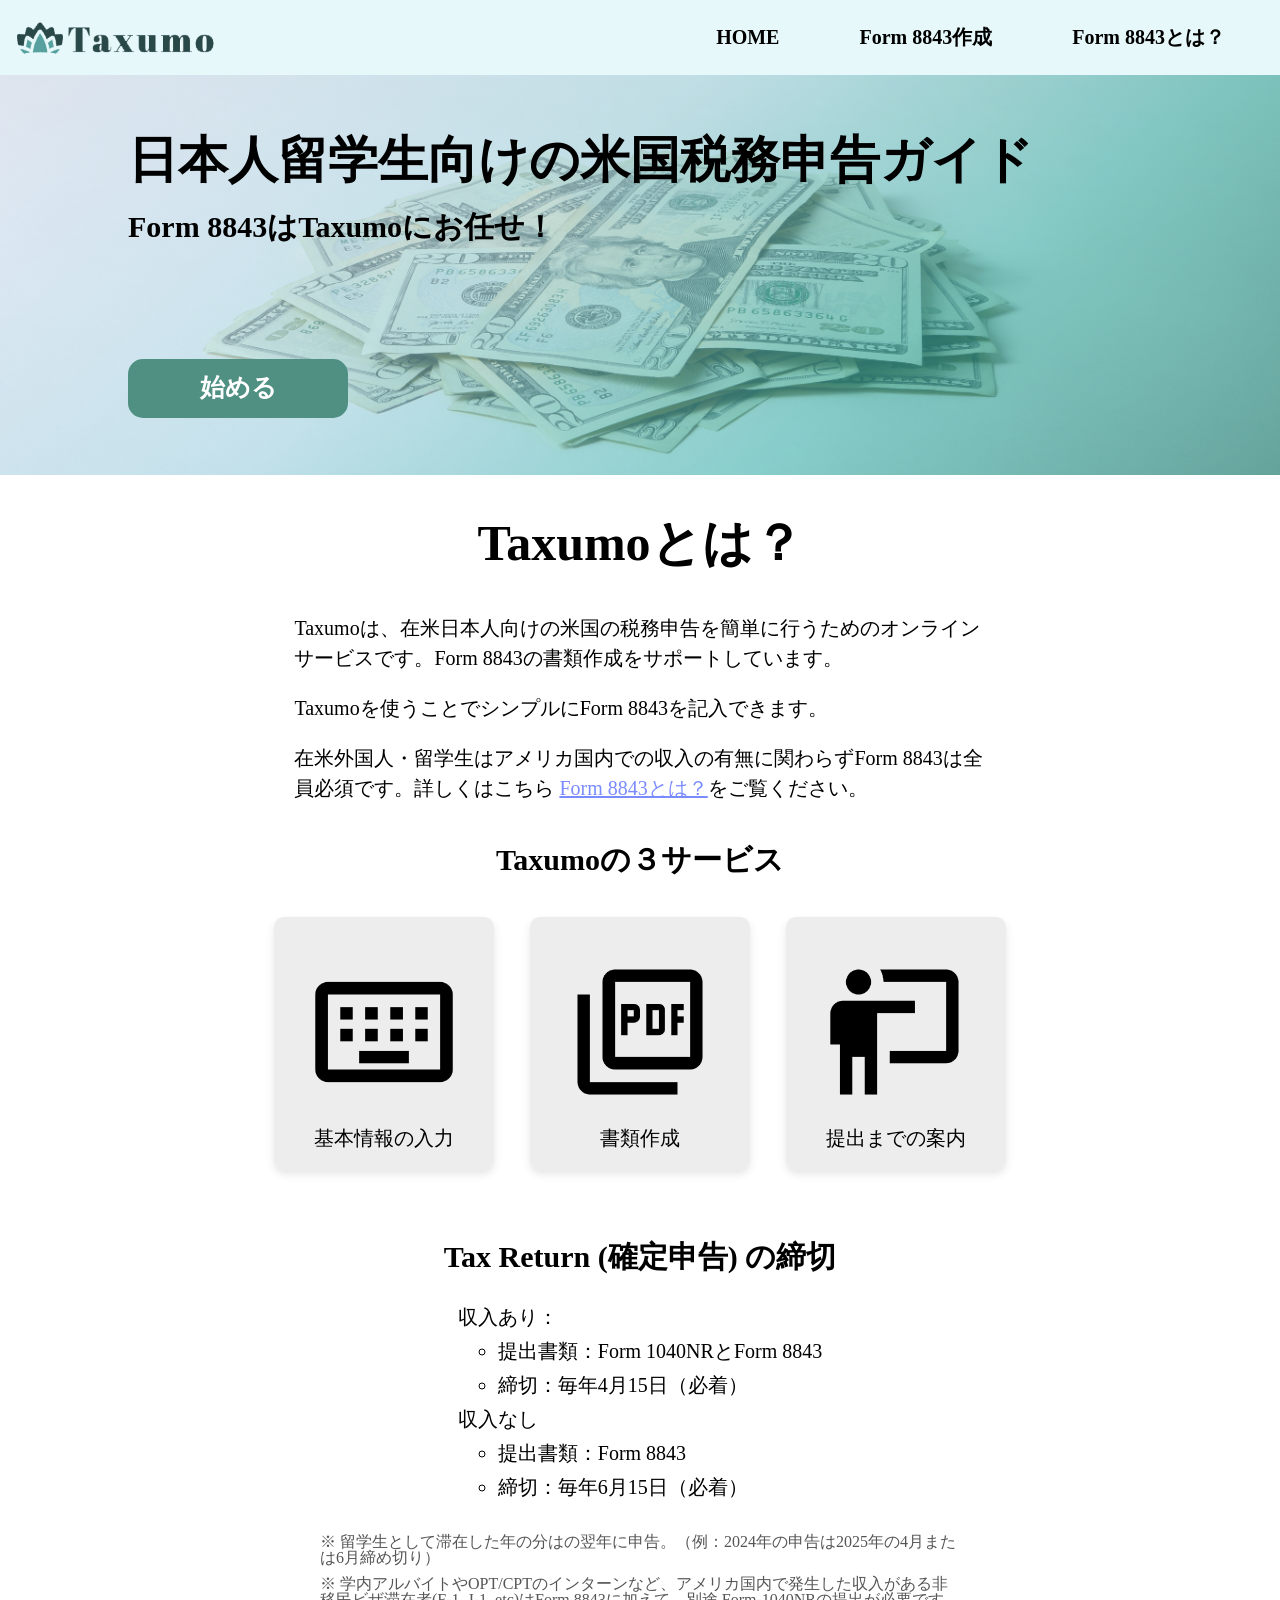
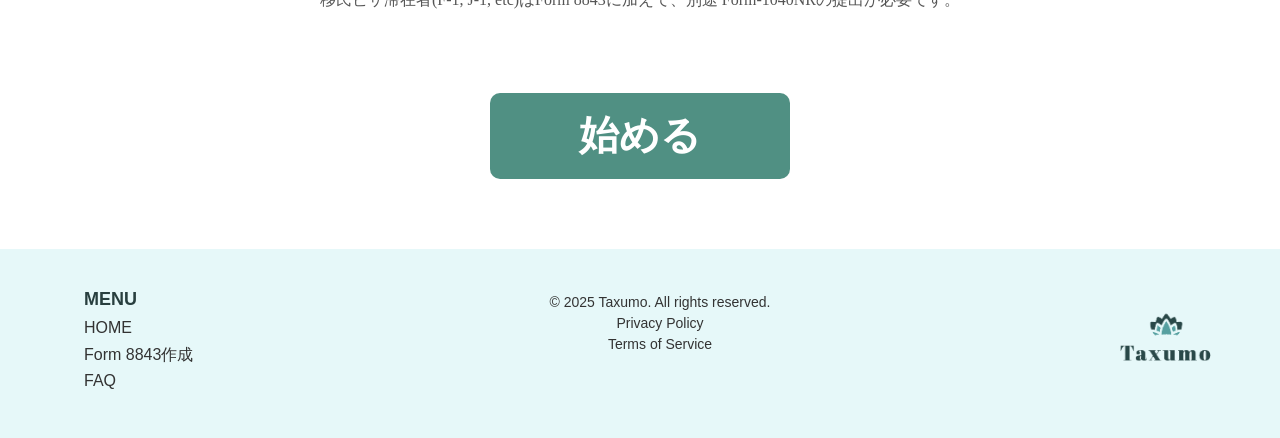
==== commit 30722214: "added agreement" ====
--- a/frontend/index.html
+++ b/frontend/index.html
@@ -5,20 +5,20 @@
     <meta charset="UTF-8">
     <meta name="viewport" content="width=device-width,initial-scale=1">
     <title>Taxumo - Home</title>
-    <link rel="stylesheet" href="../frontend/css/destyle.css">
-    <link rel="stylesheet" href="../frontend/css/home.css">
-    <link rel="preconnect" href="https://fonts.googleapis.com">
+    <link rel="stylesheet" href="./css/destyle.css">
+    <link rel="stylesheet" href="./css/home.css">
+    <!-- <link rel="preconnect" href="https://fonts.googleapis.com">
     <link rel="preconnect" href="https://fonts.gstatic.com" crossorigin>
-    <link href="https://fonts.googleapis.com/css2?family=Sawarabi+Gothic&display=swap" rel="stylesheet">
-    <link rel="icon" href="../frontend/image/logo/taxumo-mark.png" type="image/png">
+    <link href="https://fonts.googleapis.com/css2?family=Sawarabi+Gothic&display=swap" rel="stylesheet"> -->
+    <link rel="icon" href="./image/logo/taxumo-mark.png" type="image/png">
 </head>
 
 <body>
     <header>
         <nav class="menu">
             <a href="#" id="top-left-logo">
-                <img src="../frontend/image/logo/taxumo-mark.png" alt="icon" width="50" height=auto>
-                <h1><img src="../frontend/image/logo/taxumo-letter.png" alt="icon" width="150" height=auto></h1>
+                <img src="./image/logo/taxumo-mark.png" alt="icon" width="50" height=auto>
+                <h1><img src="./image/logo/taxumo-letter.png" alt="icon" width="150" height=auto></h1>
                 </h1>
             </a>
 
@@ -32,7 +32,7 @@
             <ul id="menu-list">
                 <li><a href="#">HOME</a></li>
                 <li><a href="#">Form 8843作成</a></li>
-                <li><a href="#">FAQ</a></li>
+                <li><a href="#">Form 8843とは？</a></li>
                 <!-- Switch JPN EN -->
                 <!-- <li><a href="#"></a></li>
             <li><a href="#"></a></li> -->
@@ -54,7 +54,7 @@
                 <h1>日本人留学生向けの米国税務申告ガイド</h1>
                 <h2>Form 8843はTaxumoにお任せ！</h2>
             </div>
-            <h3><a href="#">始める</a></h3>
+            <h3><a href="html/part1.html">始める</a></h3>
         </section>
         <!-- サービス概要 -->
         <section class="intro-service">
@@ -70,15 +70,15 @@
             <h2>Taxumoの３サービス</h2>
             <div class="intro-service-content">
                 <div class="intro-service-content-item">
-                    <p><img src="../frontend/image/logo/keyboard.png" alt="image"></p>
+                    <p><img src="./image/logo/keyboard.png" alt="image"></p>
                     <h3>基本情報の入力</h2>
                 </div>
                 <div class="intro-service-content-item">
-                    <p><img src="../frontend/image/logo/pdf.png" alt="image"></p>
+                    <p><img src="./image/logo/pdf.png" alt="image"></p>
                     <h3>書類作成</h2>
                 </div>
                 <div class="intro-service-content-item">
-                    <p><img src="../frontend/image/logo/teach.png" alt="image"></p>
+                    <p><img src="./image/logo/teach.png" alt="image"></p>
                     <h3>提出までの案内</h2>
                 </div>
             </div>  
@@ -108,7 +108,7 @@
 
 
         <!-- Form作成開始ボタン -->
-        <h3 id="start"><a href="#">始める</a></h3>
+        <h3 id="start"><a href="html/part1.html">始める</a></h3>
 
     </main>
 
@@ -127,7 +127,7 @@
             <p>Terms of Service</p>
         </div>
         <div class="footer-logo">
-            <img src="../frontend/image/logo/taxumo-logo.png" alt="icon">
+            <img src="./image/logo/taxumo-logo.png" alt="icon">
         </div>
     </footer>
 </body>
--- a/frontend/css/destyle.css
+++ b/frontend/css/destyle.css
@@ -226,7 +226,7 @@
  */
 
 button,
-input,
+/* input, */
 optgroup,
 select,
 textarea {
@@ -243,6 +243,20 @@
   text-transform: inherit; /* 2 */
 }
 
+.field input {
+  -webkit-appearance: none; /* 1 */
+  appearance: none;
+  vertical-align: middle;
+  color: inherit;
+  font: inherit;
+  background: transparent;
+  padding: 0;
+  margin: 0;
+  border-radius: 0;
+  text-align: inherit;
+  text-transform: inherit; /* 2 */
+}
+
 /**
  * Correct cursors for clickable elements.
  */
--- a/frontend/css/home.css
+++ b/frontend/css/home.css
@@ -4,6 +4,7 @@
     margin: 0;
     padding: 0;
 }
+
 
 /*　ヘッダー */
 .menu {
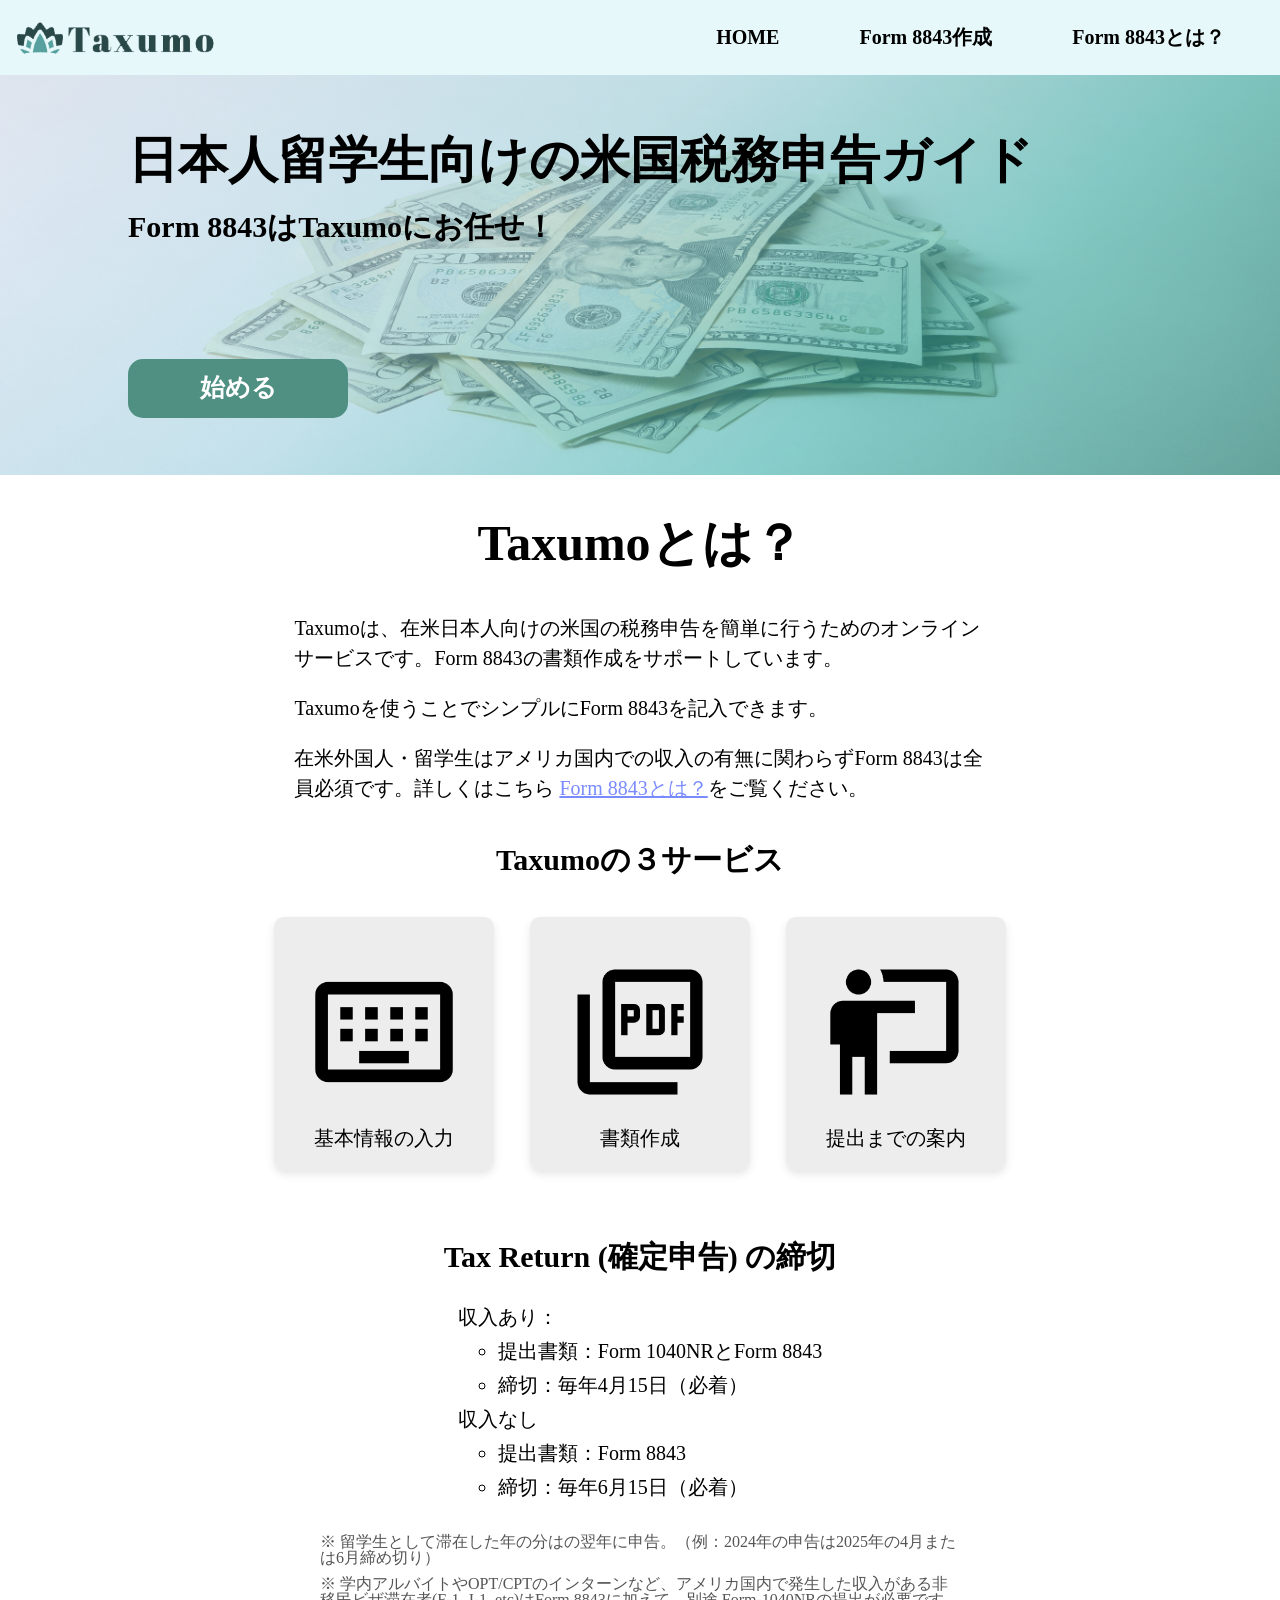
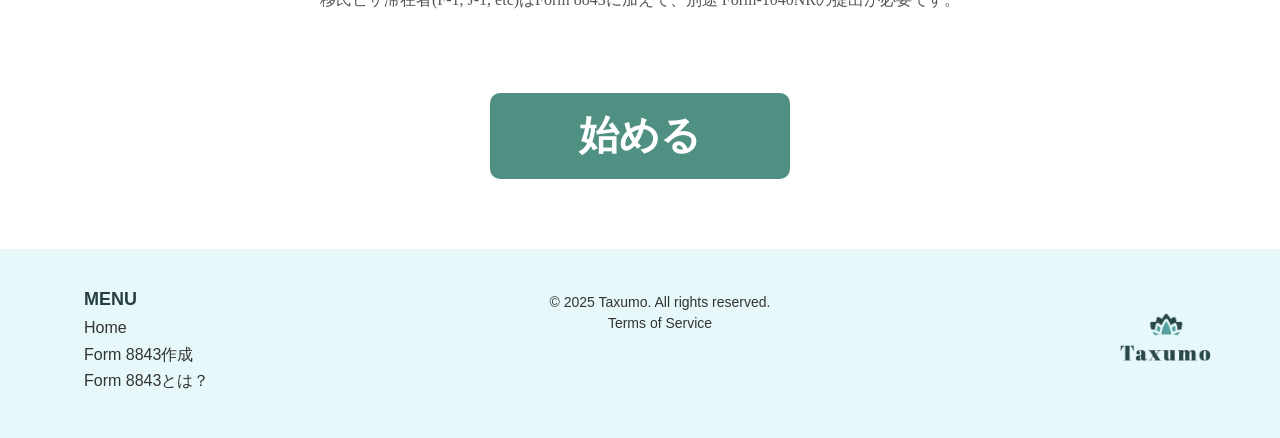
==== commit 1a5eff02: "Done with Frontend" ====
--- a/frontend/index.html
+++ b/frontend/index.html
@@ -7,9 +7,7 @@
     <title>Taxumo - Home</title>
     <link rel="stylesheet" href="./css/destyle.css">
     <link rel="stylesheet" href="./css/home.css">
-    <!-- <link rel="preconnect" href="https://fonts.googleapis.com">
-    <link rel="preconnect" href="https://fonts.gstatic.com" crossorigin>
-    <link href="https://fonts.googleapis.com/css2?family=Sawarabi+Gothic&display=swap" rel="stylesheet"> -->
+    <script src="./js/router.js"></script>
     <link rel="icon" href="./image/logo/taxumo-mark.png" type="image/png">
 </head>
 
@@ -30,9 +28,9 @@
             </div>
 
             <ul id="menu-list">
-                <li><a href="#">HOME</a></li>
-                <li><a href="#">Form 8843作成</a></li>
-                <li><a href="#">Form 8843とは？</a></li>
+                <li><a id="headerHomeBtn" href="javascript:void(0)">HOME</a></li>
+                <li><a id="headerAgreementBtn" href="javascript:void(0)">Form 8843作成</a></li>
+                <li><a href="https://ryugaku.entama.jp/2024/04/f1-student-tax-form-8843-and-1040nr/">Form 8843とは？</a></li>
                 <!-- Switch JPN EN -->
                 <!-- <li><a href="#"></a></li>
             <li><a href="#"></a></li> -->
@@ -54,7 +52,7 @@
                 <h1>日本人留学生向けの米国税務申告ガイド</h1>
                 <h2>Form 8843はTaxumoにお任せ！</h2>
             </div>
-            <h3><a href="html/part1.html">始める</a></h3>
+            <h3><a id="goToAgreementBtn1" href="javascript:void(0)">始める</a></h3>
         </section>
         <!-- サービス概要 -->
         <section class="intro-service">
@@ -108,7 +106,7 @@
 
 
         <!-- Form作成開始ボタン -->
-        <h3 id="start"><a href="html/part1.html">始める</a></h3>
+        <h3 id="start"><a id="goToAgreementBtn2" href="javascript:void(0)">始める</a></h3>
 
     </main>
 
@@ -116,15 +114,14 @@
         <div class="footer-menu">
             <h2>MENU</h2>
             <ul>
-                <li><a href="#">HOME</a></li>
-                <li><a href="#">Form 8843作成</a></li>
-                <li><a href="#">FAQ</a></li>
+                <li><a id="footerHomeBtn" href="javascript:void(0)">Home</a></li>
+                <li><a id="footerAgreementBtn" href="javascript:void(0)">Form 8843作成</a></li>
+                <li><a href="https://ryugaku.entama.jp/2024/04/f1-student-tax-form-8843-and-1040nr/">Form 8843とは？</a></li>
             </ul>
         </div>
         <div class="footer-content">
             <p>© 2025 Taxumo. All rights reserved.</p>
-            <p>Privacy Policy</p>
-            <p>Terms of Service</p>
+            <a id="footerTermsBtn" href="javascript:void(0)">Terms of Service</a></p>
         </div>
         <div class="footer-logo">
             <img src="./image/logo/taxumo-logo.png" alt="icon">
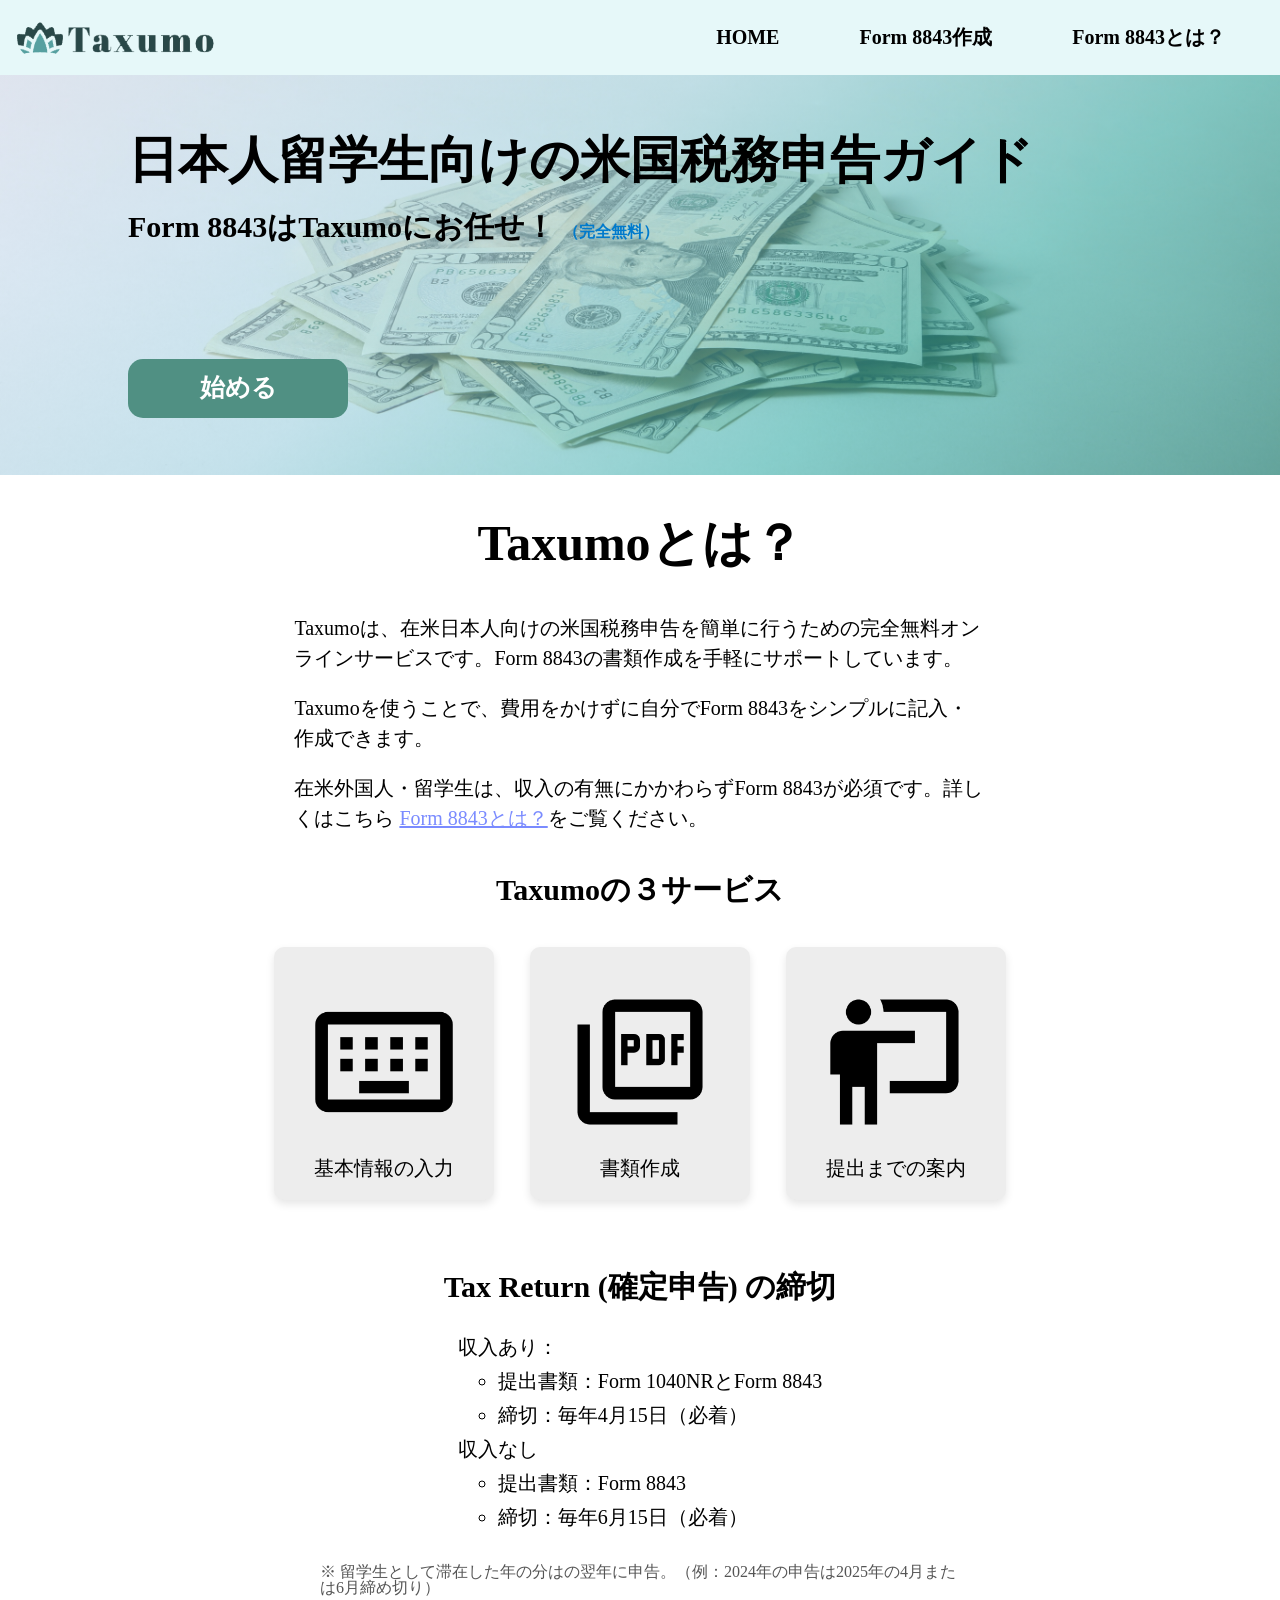
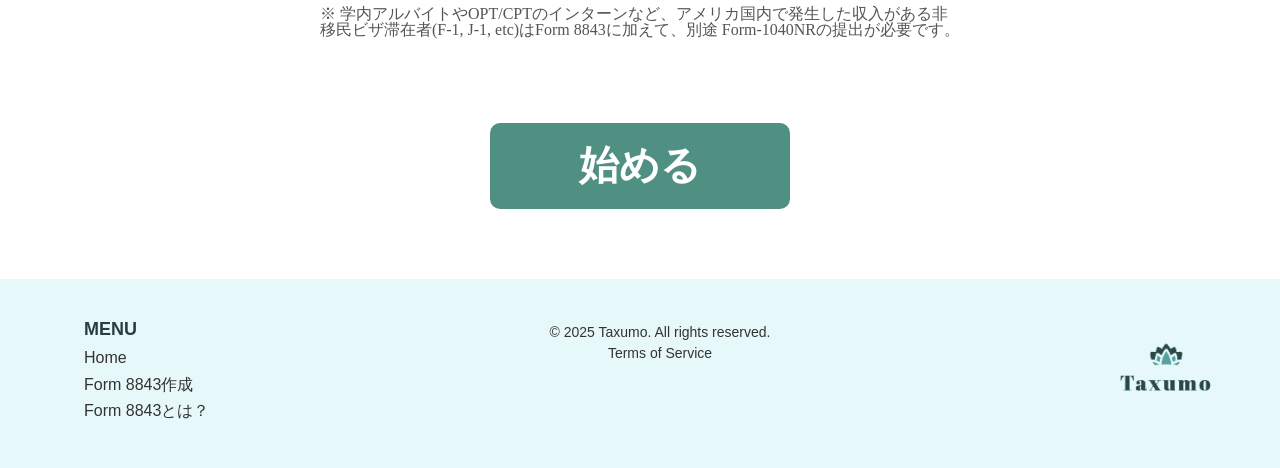
==== commit 9b32f3c6: "add descriptions for search engines" ====
--- a/frontend/index.html
+++ b/frontend/index.html
@@ -4,7 +4,14 @@
 <head>
     <meta charset="UTF-8">
     <meta name="viewport" content="width=device-width,initial-scale=1">
-    <title>Taxumo - Home</title>
+    <title>自分で作成するForm 8843 | Taxumo - 米国税務申告ガイド</title>
+    <meta name="description" content="Taxumoは、留学生や在米外国人が自分でForm 8843を作成するための完全無料オンラインサービスです。米国税務申告に必要な情報をシンプルに入力でき、申請手続きもサポートします。">
+    <meta name="keywords" content="Form 8843, f8843, 留学生, 米国税務, 税務申告, Taxumo, 自分で作成, 完全無料">
+    <!-- Open Graph tags -->
+    <meta property="og:title" content="自分で作成するForm 8843 | Taxumo">
+    <meta property="og:description" content="Taxumoは、在米外国人や留学生が完全無料で自分でForm 8843を作成できるオンラインサービスです。">
+    <meta property="og:url" content="https://entama.jp/tax-tool/">
+    <meta property="og:type" content="website">
     <link rel="stylesheet" href="./css/destyle.css">
     <link rel="stylesheet" href="./css/home.css">
     <script src="./js/router.js"></script>
@@ -50,37 +57,35 @@
         <section class="top">
             <div class="top-title">
                 <h1>日本人留学生向けの米国税務申告ガイド</h1>
-                <h2>Form 8843はTaxumoにお任せ！</h2>
+                <h2>Form 8843はTaxumoにお任せ！ <span style="font-size:16px;color:#007acc;">（完全無料）</span></h2>
             </div>
             <h3><a id="goToAgreementBtn1" href="javascript:void(0)">始める</a></h3>
         </section>
         <!-- サービス概要 -->
         <section class="intro-service">
             <h1>Taxumoとは？</h1>
-            <p>Taxumoは、在米日本人向けの米国の税務申告を簡単に行うためのオンラインサービスです。Form 8843の書類作成をサポートしています。</p>
-            <p>Taxumoを使うことでシンプルにForm 8843を記入できます。</p>
-            <p>在米外国人・留学生はアメリカ国内での収入の有無に関わらずForm 8843は全員必須です。詳しくはこちら
+            <p>Taxumoは、在米日本人向けの米国税務申告を簡単に行うための完全無料オンラインサービスです。Form 8843の書類作成を手軽にサポートしています。</p>
+            <p>Taxumoを使うことで、費用をかけずに自分でForm 8843をシンプルに記入・作成できます。</p>
+            <p>在米外国人・留学生は、収入の有無にかかわらずForm 8843が必須です。詳しくはこちら
                 <a href="https://ryugaku.entama.jp/2024/04/f1-student-tax-form-8843-and-1040nr/"><span>Form 8843とは？</span></a>をご覧ください。
             </p>
-
 
             <!-- サービス内容３点 -->
             <h2>Taxumoの３サービス</h2>
             <div class="intro-service-content">
                 <div class="intro-service-content-item">
                     <p><img src="./image/logo/keyboard.png" alt="image"></p>
-                    <h3>基本情報の入力</h2>
+                    <h3>基本情報の入力</h3>
                 </div>
                 <div class="intro-service-content-item">
                     <p><img src="./image/logo/pdf.png" alt="image"></p>
-                    <h3>書類作成</h2>
+                    <h3>書類作成</h3>
                 </div>
                 <div class="intro-service-content-item">
                     <p><img src="./image/logo/teach.png" alt="image"></p>
-                    <h3>提出までの案内</h2>
+                    <h3>提出までの案内</h3>
                 </div>
             </div>  
-
         </section>
 
         <div class="deadline">
@@ -121,7 +126,7 @@
         </div>
         <div class="footer-content">
             <p>© 2025 Taxumo. All rights reserved.</p>
-            <a id="footerTermsBtn" href="javascript:void(0)">Terms of Service</a></p>
+            <a id="footerTermsBtn" href="javascript:void(0)">Terms of Service</a>
         </div>
         <div class="footer-logo">
             <img src="./image/logo/taxumo-logo.png" alt="icon">
